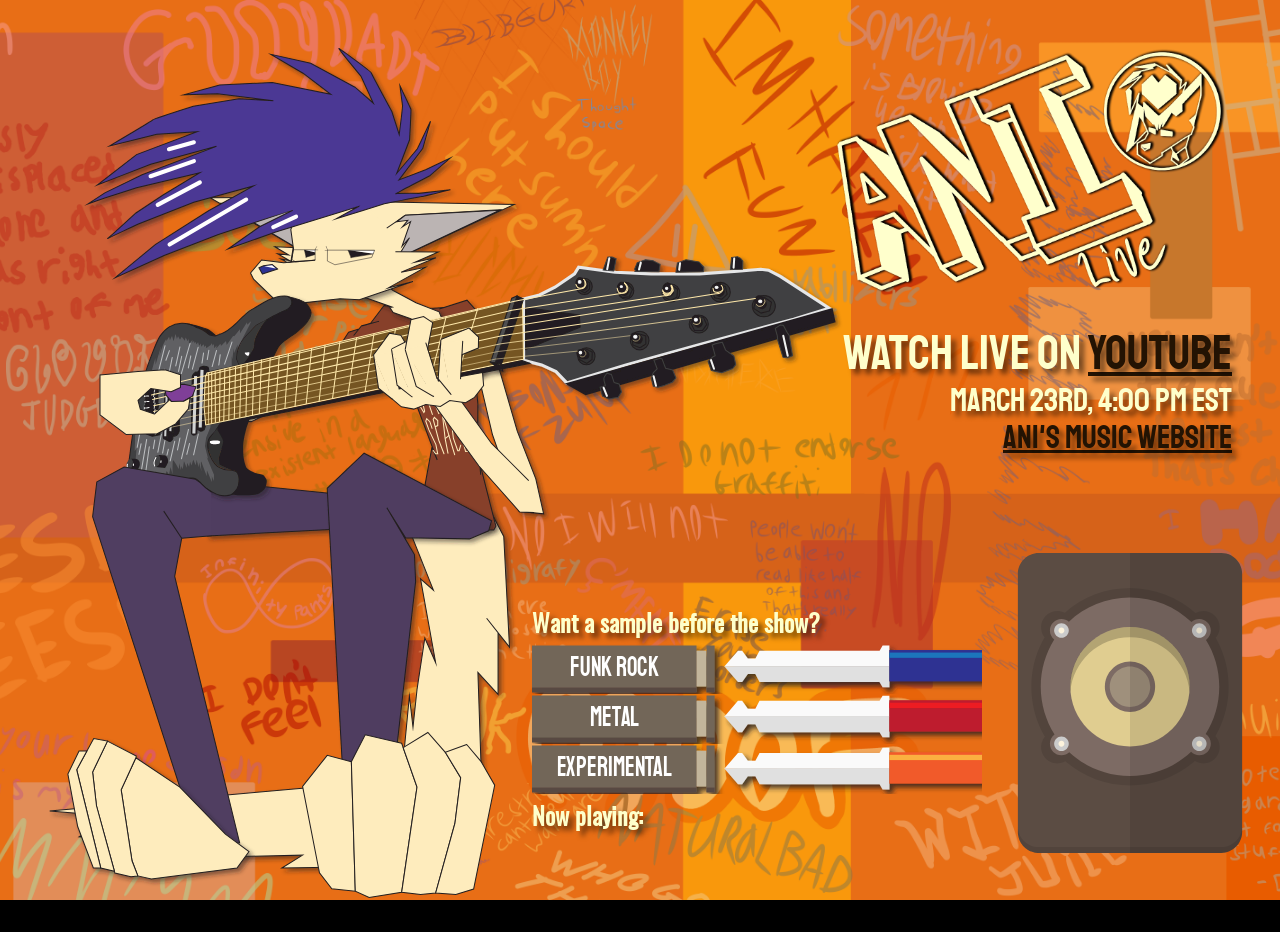
==== index.html @ e5f6bd1b "Adding all the files" ====
<!DOCTYPE html>
<html lang="en">
<head>
    <meta charset="UTF-8">
    <meta http-equiv="X-UA-Compatible" content="IE=edge">
    <meta name="viewport" content="width=device-width, initial-scale=1.0">
    <link rel="stylesheet" href="css/normalize.css">
    <link rel="stylesheet" href="css/stylesheet.css">
    <link rel="icon" href="PNG/kthuporange.png">
    <title>Ani Live</title>
</head>
<body>
    <audio loop id="FunkPlayer" preload="auto" src="audio/ForgetIt.mp3">
        The browser does not support audio.
    </audio>
    <audio loop id="MetalPlayer" preload="auto" src="audio/BurningSkies.mp3">
        The browser does not support audio.
    </audio>
    <audio loop id="ExpPlayer" preload="auto" src="audio/Refusal.mp3">
        The browser does not support audio.
    </audio>
    <audio id="plugInSFX" preload="auto" src="audio/plugInSound.mp3">
        The browser does not support audio.
    </audio>
    <audio id="unplugSFX" preload="auto" src="audio/unplugSound.mp3">
        The browser does not support audio.
    </audio>
<div class="bodyContainer">
<div class="aniDiv">
    <object id="Ani" data="SVG/GuitarAni.svg" type="image/svg+xml" width="100" height="100">
        <img src="PNG/GuitarAni.png" width="100" height="100" alt="Play Funk Rock Sample">
    </object>
</div>
<div class="logoAndText">
    <div class="logoImageContainer">
        <img src="PNG/Logo.png" class="logoImage" alt="Ani Live">
    </div>
    <div class="songLinks">
            <h1 class="topText">
                Watch Live on <a href="https://youtu.be/q59-m2Udh7Q" target="_blank">Youtube</a>
            </h1>
            <h2>March 23rd, 4:00 PM EST</h2>
        <h2 class="topText"><a href="https://pauldigerolamo.com/Tunezone/" target="_blank">Ani's Music Website</a></h2>
    </div>  
    </div>
<div class="musicControls">
    <div class="textCorrection">
    <h3 class="controlText">Want a sample before the show?</h3>
        <div class="plugBox">
                <object class="plugClass" id="FunkRockImage" data="SVG/FunkRockButton.svg" type="image/svg+xml" width="450" height="50">
                    <img src="PNG/FunkRockButton.png" width="450" height="70" alt="Play Funk Rock Sample">
                </object>
            <object class="plugClass" id="MetalImage" data="SVG/MetalButton.svg" type="image/svg+xml" width="450" height="50">
                <img src="PNG/FunkRockButton.png" width="450" height="70" alt="Play Funk Rock Sample">
            </object>
            <object class="plugClass" id="ExperimentalImage" data="SVG/ExperimentalButton.svg" type="image/svg+xml" width="450" height="50">
                <img src="PNG/FunkRockButton.png" width="450" height="70" alt="Play Funk Rock Sample">
            </object>
        </div>
    <h3 class="controlTextOutput">Now playing:</h3>
</div>
<object id="Amp" data="SVG/amp.svg" type="image/svg+xml" width="300" height="300">
    <!-- Fall Back PNG -->
    <img src="PNG/amp.png" width="300" height="300" alt="Amp">
</object>
</div>
</div>
<script src="scripts/app.js"></script>
</body>
</html>
---- css/stylesheet.css ----
body{
    background-image: url("../PNG/scubbybackground.png");
    margin: 0 auto;
    background-attachment: fixed;
    background-color: black;
    background-position: center;
    background-repeat: no-repeat;
    background-size: cover;
    position: static;
    display: flex;
    height: 100%;
    justify-content: center;
    align-content: center;
    overflow-x: hidden;
}
.bodyContainer{
    margin: 0 auto;
    width: 1280px;
    height: 900px;
    padding: 1rem;
}
@font-face {
    font-family: 'staatliches';
    src: url('../fonts/staatliches-regular-webfont.woff2') format('woff2'),
         url('../fonts/staatliches-regular-webfont.woff2') format('woff');
    font-weight: normal;
    font-style: normal;
}
@font-face {
    font-family: 'oswald';
    src: url('../fonts/oswald-variablefont_wght-webfont.woff2') format('woff2'),
         url('../fonts/oswald-variablefont_wght-webfont.woff') format('woff');
    font-weight: normal;
    font-style: normal;

}
@font-face {
    font-family: 'Inika';
    src: url('../fonts/inika-regular-webfont.woff2') format('woff2'),
        url('../fonts/inika-regular-webfont.woff') format('woff');
    font-weight: normal;
    font-style: normal;
}
h1{
    font-family: 'staatliches', Arial, Helvetica, sans-serif; 
    color: rgb(254,255,203);
    font-size: 3rem;
    text-align: center;
    text-shadow: 5px 5px 5px rgba(0, 0, 0, .5);
    margin: 0;
    font-weight: 100;
}
h2{
    font-family: 'staatliches', Arial, Helvetica, sans-serif; 
    color: rgb(254,255,203);
    font-size: 2rem;
    text-align: center;
    text-shadow: 5px 5px 5px rgba(0, 0, 0, .5);
    margin: 0;
    font-weight: 100;
}
h3{
    font-family: 'oswald', Arial, Helvetica, sans-serif; 
    color: rgb(254,255,203);
    font-size: 1.5rem;
    text-shadow: 5px 5px 5px rgba(0, 0, 0, .5);
    margin: .5rem 0;
    text-align: left;
    width: 100%;
}
a{
    color: black;
}
p{
    font-family: 'oswald', Arial, Helvetica, sans-serif; 
    
}

section{
    align-items: center;
    display: flex;
    flex-direction: column;
    margin: 0 auto;
}
.svgContainer{
    display: flex;
    flex-wrap: wrap;
    justify-content: center;
    justify-self: center;
}

@keyframes musicPulse {
    0%{
        transform: scale(1.0, 1.0);
    }
    2%{
        transform: scale(1.2, 1.2);
    }
    5%{
        transform: scale(1.0, 1.0);
    }
    9%{
        transform: scale(1.13, 1.13);
    }
    15%{
        transform: scale(1.1, 1.1);
    }

    50%{
        transform: scale(1.0, 1.0);
    }
}
#speakerBump{
    transform-origin: 50% 45%;
    transition: all .1s ease-out;
}
.funkBump{
    animation: musicPulse .7083s .7083s infinite;
    transition: all .1s ease-out;
}
.metalBump{
    animation: musicPulse .48s .48s infinite;
    transition: all .1s ease-out;
}
.expBump{
    animation: musicPulse .43s .4289s infinite;
    transition: all .1s ease-out;
}

#largeEye{
    transition: all 1s ease-out;

}

#smallEye{
    transition: all 1s ease-out;
    }

.logoImageContainer{
    display: flex;
    justify-content: flex-end;
    width: 100%;
}
.logoImage{
    width: 25rem;
    padding: 2rem;
}
a{
    color: rgb(35, 19, 3);
    text-decoration: underline;
}
.plugBox{
    flex-direction: column;
    display: flex;
    /*border: solid 5px black;*/
}
.musicControls{
    display: flex;
    justify-content: flex-end;
    position: relative;
    top: 5rem;
    width: 100%;
    text-align: right;
    margin: 1rem;
    /*border: solid 5px black;*/
}
.textCorrection{
    width: 25rem;
    padding: 3rem;
}
.controlText{
    text-align: left;
}
#Ani{
    top: 3rem;
    position: absolute;
    width: 850px;
    height: 850px;
}
#smallEye{
    transition: all .1s ease-out;
    transform-origin: 33% 24.5%;
}
#largeEye{
    transition: all .1s ease-out;
    transform-origin: 40% 24.5%;
}
.songLinks{
    display: flex;
    flex-direction: column;
    align-items: flex-end;
    text-align: right;
    margin: 0 2rem;
    z-index: 100;
}
#FunkRockImage{
    cursor: pointer;
    transition: all .3s ease-out;
}
#FunkRockPlug{
    transition: all .2s ease-out;
}
#MetalPlug{
    transition: all .2s ease-out;
}
#ExperimentalPlug{
    transition: all .2s ease-out;
}
#FunkRockSocket{
    z-index: 10;
    cursor: pointer;
}
#MetalSocket{
    z-index: 10;
    cursor: pointer;
}
#ExperimentalSocket{
    z-index: 10;
    cursor: pointer;
}
.plugHover{
    cursor: pointer;
    transform: translate(1rem, 0);
    transition: all .3s ease-out;
}
.pluggedIn{
    transform: translate(-7rem, 0);
    transition: all .3s ease-out;
    
}
#FunkPlugDiv{
    z-index: 15;
}
@media screen and (max-width: 1279px){
    body{
        width: 768px;
        height: 90%;
        padding: 1rem;
        overflow-y: visible;
    }
    .bodyContainer{
    margin: 0 auto;
    width: 768px;
    height: 1024px;
    padding: 1rem;
    }
    #Ani{
        top: 15rem;
       width: 700px;
       height: 700px;
    }
    .logoImage{
        width: 20rem;
        padding: 0rem;
    }
    .logoImageContainer{
        display: flex;
        justify-content: flex-start;
        width: 10%;
    }
    .musicControls{
        position: relative;
        top: -16rem;
        left: 48rem;
        width: 10rem;
        padding: 2rem;
        align-items: flex-end;
    }
    .songLinks{
        position: relative;
        top: -10rem;
        right: 4rem;
        width: 100%;
        display: flex;
        align-items: flex-end;
        justify-content: flex-start;
        z-index: 100;
    }
    #Amp{
        position: relative;
        right: 17rem;
        top: 31rem;
    }
    h1{
        font-size: 2rem;
    }
    h2{
        font-size: 1.5rem;
    }
    .controlText{
        text-align: right;
        font-size: 1.3rem;
    }
    .controlTextOutput{
        text-align: right;
        font-size: 1.3rem;
    }
    .plugClass{
        width: 20rem;
        height: 2.5rem;
    }

}

/*Play animations*/
/*Idle*/

@keyframes idleRock{
    0%{
        transform: rotate(0deg);
    }50%{
        transform: rotate(-1deg);
    }100%{
        transform: rotate(0deg);
    }
}
@keyframes headCounter{
    0%{
        transform: rotate(0deg);
    }50%{
        transform: rotate(1deg);
    }100%{
        transform: rotate(0deg);
    }
}
@keyframes guitarIdle {
    0%{
        transform: rotate(0deg);
    }50%{
        transform: rotate(.5deg);
    }100%{
        transform: rotate(0deg);
    }
}
@keyframes hairBobble {
    0%{
        transform: rotate(0deg);
    }25%{
        transform: rotate(.5deg);
    }50%{
        transform: rotate(0deg);
    }75%{
        transform: rotate(-.5deg);
    }100%{
        transform: rotate(0deg);
    }
}


/*Active*/

@keyframes headbangBody{
    0%{
        transform: rotate(0deg);
    }10%{
        transform: rotate(-.05deg);
    }
    20%{
        transform: rotate(-.15deg);
    }
    30%{
        transform: rotate(-.5deg);
    }
    40%{
        transform: rotate(-1deg);
    }50%{
        transform: rotate(-.6deg);
    }
    60%{
        transform: rotate(-.4deg);
    }
    70%{
        transform: rotate(-.2deg);
    }80%{
        transform: rotate(-.1deg);
    }90%{
        transform: rotate(-.05deg);
    }100%{
        transform: rotate(-.02deg);
    }
}

@keyframes headbangHead{
    0%{
        transform: rotate(0deg)
        translateY(0rem)
        translateX(0rem);
    }10%{
        transform: rotate(-.2deg)
        translateY(.1rem)
        translateX(-.05rem);
    }
    20%{
        transform: rotate(-.7deg)
        translateY(.3rem)
        translateX(-.15rem);
    }
    30%{
        transform: rotate(-2deg)
        translateY(.8rem)
        translateX(-.3rem);
    }
    40%{
        transform: rotate(-4deg)
        translateY(1.2rem)
        translateX(-.5rem);
    }50%{
        transform: rotate(-6deg)
        translateY(1.7rem)
        translateX(-.7rem);
    }
    60%{
        transform: rotate(-6.5deg)
        translateY(1.5rem)
        translateX(-.8rem);
    }
    70%{
        transform: rotate(-4deg)
        translateY(.9rem)
        translateX(-.7rem);
    }80%{
        transform: rotate(-2deg)
        translateY(.5rem)
        translateX(-.4rem);
    }90%{
        transform: rotate(-1deg)
        translateY(.2rem)
        translateX(-.2rem);
    }100%{
        transform: rotate(-.3deg)
        translateY(.01rem)
        translateX(-.01rem);
    }
}

@keyframes headbangHair{
    0%{
        transform: rotate(0deg);
    }10%{
        transform: rotate(.5deg);
    }
    20%{
        transform: rotate(2deg);
    }
    30%{
        transform: rotate(4deg);
    }
    40%{
        transform: rotate(6deg);
    }50%{
        transform: rotate(4deg);
    }
    60%{
        transform: rotate(2deg);
    }
    70%{
        transform: rotate(0deg);
    }80%{
        transform: rotate(-2deg);
    }90%{
        transform: rotate(-1deg);
    }100%{
        transform: rotate(-.1deg);
    }
}

@keyframes headbangExposedEar{
    0%{
        transform: rotate(0deg);
    }10%{
        transform: rotate(-1deg);
    }
    20%{
        transform: rotate(-2deg);
    }
    30%{
        transform: rotate(-5deg);
    }
    40%{
        transform: rotate(-6deg);
    }50%{
        transform: rotate(-3deg);
    }
    60%{
        transform: rotate(0deg);
    }
    70%{
        transform: rotate(2deg);
    }80%{
        transform: rotate(4deg);
    }90%{
        transform: rotate(2.5deg);
    }100%{
        transform: rotate(0deg);
    }
}

@keyframes headbangCoveredEar{
    0%{
        transform: rotate(0deg);
    }10%{
        transform: rotate(.6deg);
    }
    20%{
        transform: rotate(1.5deg);
    }
    30%{
        transform: rotate(2.3deg);
    }
    40%{
        transform: rotate(4deg);
    }50%{
        transform: rotate(2deg);
    }
    60%{
        transform: rotate(0deg);
    }
    70%{
        transform: rotate(-1deg);
    }80%{
        transform: rotate(-3.5deg);
    }90%{
        transform: rotate(-1.5deg);
    }100%{
        transform: rotate(0deg);
    }
}

@keyframes largeBlink{
    0%{
        transform: scale(1, 1);
    }90%{
        transform: scale(1, 1);
    }90.5%{
        transform: scale(5, .1);
    }91%{
        transform: scale(1, 1);
    }100%{
        transform: scale(1, 1);
    }
}
@keyframes smallBlink{
    0%{
        transform: scale(1, 1);
    }90%{
        transform: scale(1, 1);
    }90.5%{
        transform: scale(5, .1);
    }91%{
        transform: scale(1, 1);
    }100%{
        transform: scale(1, 1);
    }
}


#Ani #Body{
    
    transform-origin: 60% 60%;
}
#Ani #Head{

    transform-origin: 30% 30%;
}
#Guitar{

    transform-origin: 0 70%;
}
#Hair{

    transform-origin: 40% 0%;
}

/*Idle Animations*/
.bodyIdle{
    animation: idleRock 3.5s ease-in-out infinite;
}
.headIdle{
    animation: headCounter 3.5s ease-in-out infinite;
}
.guitarIdle{
    animation: guitarIdle 3.5s ease-in-out infinite;
}
.hairIdle{
    animation: hairBobble 3.5s linear infinite;
}
.largeEyeBlink{
    animation: largeBlink 8s linear infinite;
}
.smallEyeBlink{
    animation: smallBlink 8s linear infinite;
}



/*Funk Animations*/
.aniBodyFunk{
    animation: headbangBody .7083s linear infinite;
    transform-origin: 60% 60%;
}
.aniHeadFunk{
    animation: headbangHead .7083s linear infinite;
    transform-origin: 30% 30%;
}
.guitarFunk{
    animation: guitarIdle .7083s ease-in-out infinite;
    transform-origin: 0 70%;
}
.hairFunk{
    animation: headbangHair .7083s linear infinite;
    transform-origin: 40% 0%;
}

.exposedEarFunk{
    animation: headbangExposedEar .7083s linear infinite;
    transform-origin: 40% 15%;
}
.coveredEarFunk{
    animation: headbangCoveredEar .7083s linear infinite;
    transform-origin: 40% 15%;
}




/*Metal Animations*/
.aniBodyMetal{
    animation: headbangBody .48s linear infinite;
    transform-origin: 60% 60%;
}
.aniHeadMetal{
    animation: headbangHead .48s linear infinite;
    transform-origin: 30% 30%;
}
.guitarMetal{
    animation: guitarIdle .48s ease-in-out infinite;
    transform-origin: 0 70%;
}
.hairMetal{
    animation: headbangHair .48s linear infinite;
    transform-origin: 40% 0%;
}

.exposedEarMetal{
    animation: headbangExposedEar .48s linear infinite;
    transform-origin: 40% 15%;
}
.coveredEarMetal{
    animation: headbangCoveredEar .48s linear infinite;
    transform-origin: 40% 15%;
}



/*Exp Animations*/
.aniBodyExp{
    animation: headbangBody .43s linear infinite;
    transform-origin: 60% 60%;
}
.aniHeadExp{
    animation: headbangHead .43s linear infinite;
    transform-origin: 30% 30%;
}
.guitarExp{
    animation: guitarIdle .43s ease-in-out infinite;
    transform-origin: 0 70%;
}
.hairExp{
    animation: headbangHair .43s linear infinite;
    transform-origin: 40% 0%;
}

.exposedEarExp{
    animation: headbangExposedEar .43s linear infinite;
    transform-origin: 40% 15%;
}
.coveredEarExp{
    animation: headbangCoveredEar .43s linear infinite;
    transform-origin: 40% 15%;
}



/*Eye animations*/
.largeEyeClose{
    transition: all 1s ease-out;
    transform: scale(5, .1);
}
.smallEyeClose{
    transform: scale(5, .1);
    transition: all 1s ease-out;
}
.smallEyeLook{
    transform: translate(-.5rem, .7rem)
    scale(.5, 2);
    transition: all .1s ease-out;
    transform-origin: 33% 24.5%;
}
.largeEyeLook{
    transform: translate(-1.3rem, .7rem)
    scale(.5, 2);
    transition: all .1s ease-out;
    transform-origin: 40% 24.5%;
}

@media screen and (max-width: 767px){
    .logoAndText{
        display: flex;
        align-items: center;
    }
    .aniDiv{
        position: absolute;
        width: 90%;
        height: 100%;
        display: flex;
        justify-content: flex-start;
        align-items: flex-start;
    }
    #Ani{
        display: flex;
        justify-content: center;
        align-items: center;
        justify-self: center;
        width: 90%;
        top: 24rem;
       left: 0rem;
  
       margin: 0 auto;
    }
    .logoImageContainer{
        width: 100%;
        padding: 0rem;
        display: flex;
        justify-content: center;
    }
    body{
        width: 95%;
        padding: 0;
    }
    .bodyContainer{
        margin: 0;
        width: 100%;
        padding: 1rem;
        }
        .controlText{
            text-align: center;
            font-size: 1.5rem;
        }
        .controlTextOutput{
            text-align: center;
            font-size: 1.5rem;
        }
        .textCorrection{
            width: 100%;
            display: flex;
            flex-direction: column;
            justify-content: center;
            padding: 0;
            margin: 0 auto;
        }
        .plugBox{
            display: flex;
            flex-direction: column;
            align-items: center;
        }
        .musicControls{
            flex-direction: column;
            position: relative;
            top: 0rem;
            left: 0rem;
            width: 95%;
            padding: 1rem;
            margin: 0;
            align-items: flex-end;
        }
        .songLinks{
            position: relative;
            top: 0;
            margin: 0;
            right: 0rem;
            width: 100%;
            display: flex;
            align-items: center;
            justify-content: flex-start;
            z-index: 100;
        }
        #Amp{
            position: relative;
                right: 0rem;
                top: 20rem;
                width: 40%;
        }
    }
    @media screen and (max-width: 650px){
        #Ani{
            top: 27rem;
        }
        #Amp{
            top: 14rem;
        }
        .logoAndText{
            display: block;
        }
    }
    @media screen and (max-width: 550px){
        #Ani{
            top: 25rem;
        }
        #Amp{
            top: 12rem;
        }
    }
    @media screen and (max-width: 500px){
        #Ani{
            top: 23rem;
        }
        #Amp{
            top: 10rem;
        }
    }
    @media screen and (max-width: 400px){
        #Ani{
            top: 21rem;
        }
        #Amp{
            top: 6rem;
        }
    }
    @media screen and (max-width: 350px){
        #Ani{
            top: 18rem;
        }
        #Amp{
            top: 4rem;
        }
        .musicControls{
            padding: .8rem;
        }
        .controlText{
            text-align: center;
            font-size: 1.2rem;
        }
        .controlTextOutput{
            text-align: center;
            font-size: 1.2rem;
        }
    }
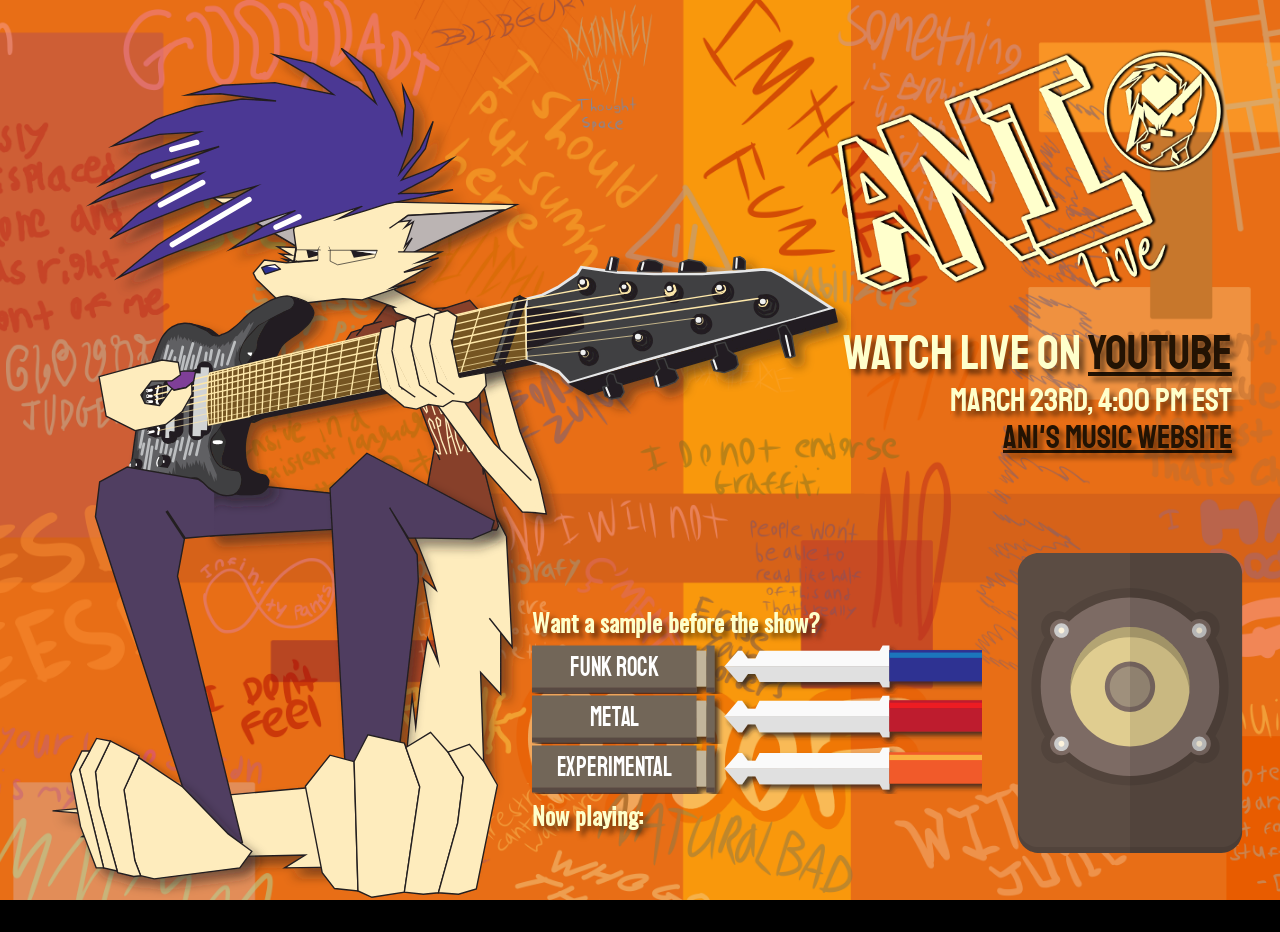
==== commit 84169753: "Hands fix" ====
--- a/index.html
+++ b/index.html
@@ -27,8 +27,8 @@
     </audio>
 <div class="bodyContainer">
 <div class="aniDiv">
-    <object id="Ani" data="SVG/GuitarAni.svg" type="image/svg+xml" width="100" height="100">
-        <img src="PNG/GuitarAni.png" width="100" height="100" alt="Play Funk Rock Sample">
+    <object id="Ani" data="SVG/smallAni.svg" type="image/svg+xml" width="100" height="100">
+        <img src="PNG/smallAni.png" width="100" height="100" alt="Play Funk Rock Sample">
     </object>
 </div>
 <div class="logoAndText">
--- a/css/stylesheet.css
+++ b/css/stylesheet.css
@@ -12,7 +12,7 @@
     justify-content: center;
     align-content: center;
     overflow-x: hidden;
-}
+} 
 .bodyContainer{
     margin: 0 auto;
     width: 1280px;
@@ -387,51 +387,52 @@
         translateX(0rem);
     }10%{
         transform: rotate(-.2deg)
-        translateY(.1rem)
-        translateX(-.05rem);
+        translateY(.05rem)
+        translateX(-.025rem);
     }
     20%{
         transform: rotate(-.7deg)
-        translateY(.3rem)
-        translateX(-.15rem);
+        translateY(.15rem)
+        translateX(-.075rem);
     }
     30%{
         transform: rotate(-2deg)
-        translateY(.8rem)
-        translateX(-.3rem);
+        translateY(.4rem)
+        translateX(-.15rem);
     }
     40%{
         transform: rotate(-4deg)
-        translateY(1.2rem)
-        translateX(-.5rem);
+        translateY(.6rem)
+        translateX(-.25rem);
     }50%{
         transform: rotate(-6deg)
-        translateY(1.7rem)
-        translateX(-.7rem);
+        translateY(.85rem)
+        translateX(-.35rem);
     }
     60%{
         transform: rotate(-6.5deg)
-        translateY(1.5rem)
-        translateX(-.8rem);
+        translateY(.75rem)
+        translateX(-.4rem);
     }
     70%{
         transform: rotate(-4deg)
-        translateY(.9rem)
-        translateX(-.7rem);
+        translateY(.45rem)
+        translateX(-.35rem);
     }80%{
         transform: rotate(-2deg)
-        translateY(.5rem)
-        translateX(-.4rem);
+        translateY(.25rem)
+        translateX(-.2rem);
     }90%{
         transform: rotate(-1deg)
-        translateY(.2rem)
-        translateX(-.2rem);
+        translateY(.1rem)
+        translateX(-.1rem);
     }100%{
         transform: rotate(-.3deg)
         translateY(.01rem)
         translateX(-.01rem);
     }
 }
+
 
 @keyframes headbangHair{
     0%{
@@ -683,7 +684,7 @@
 
 /*Eye animations*/
 .largeEyeClose{
-    transition: all 1s ease-out;
+    transition: all .3s ease-out;
     transform: scale(5, .1);
 }
 .smallEyeClose{
@@ -691,16 +692,32 @@
     transition: all 1s ease-out;
 }
 .smallEyeLook{
-    transform: translate(-.5rem, .7rem)
+    transform: translate(-.15rem, .28rem)
     scale(.5, 2);
     transition: all .1s ease-out;
     transform-origin: 33% 24.5%;
 }
 .largeEyeLook{
-    transform: translate(-1.3rem, .7rem)
+    transform: translate(-.5rem, .28rem)
     scale(.5, 2);
     transition: all .1s ease-out;
     transform-origin: 40% 24.5%;
+}
+
+/*Playing animations*/
+
+@keyframes strumAlt{
+    0%{
+        transform: rotate(0deg);
+    }50%{
+        transform: rotate(50deg);
+    }100%{
+        transform: rotate(0deg);
+    }
+}
+#strumHand{
+    animation: strumAlt .5s cubic-bezier(.1,1.1,.49,.95) infinite;
+    transform-origin: 10% 40%;
 }
 
 @media screen and (max-width: 767px){
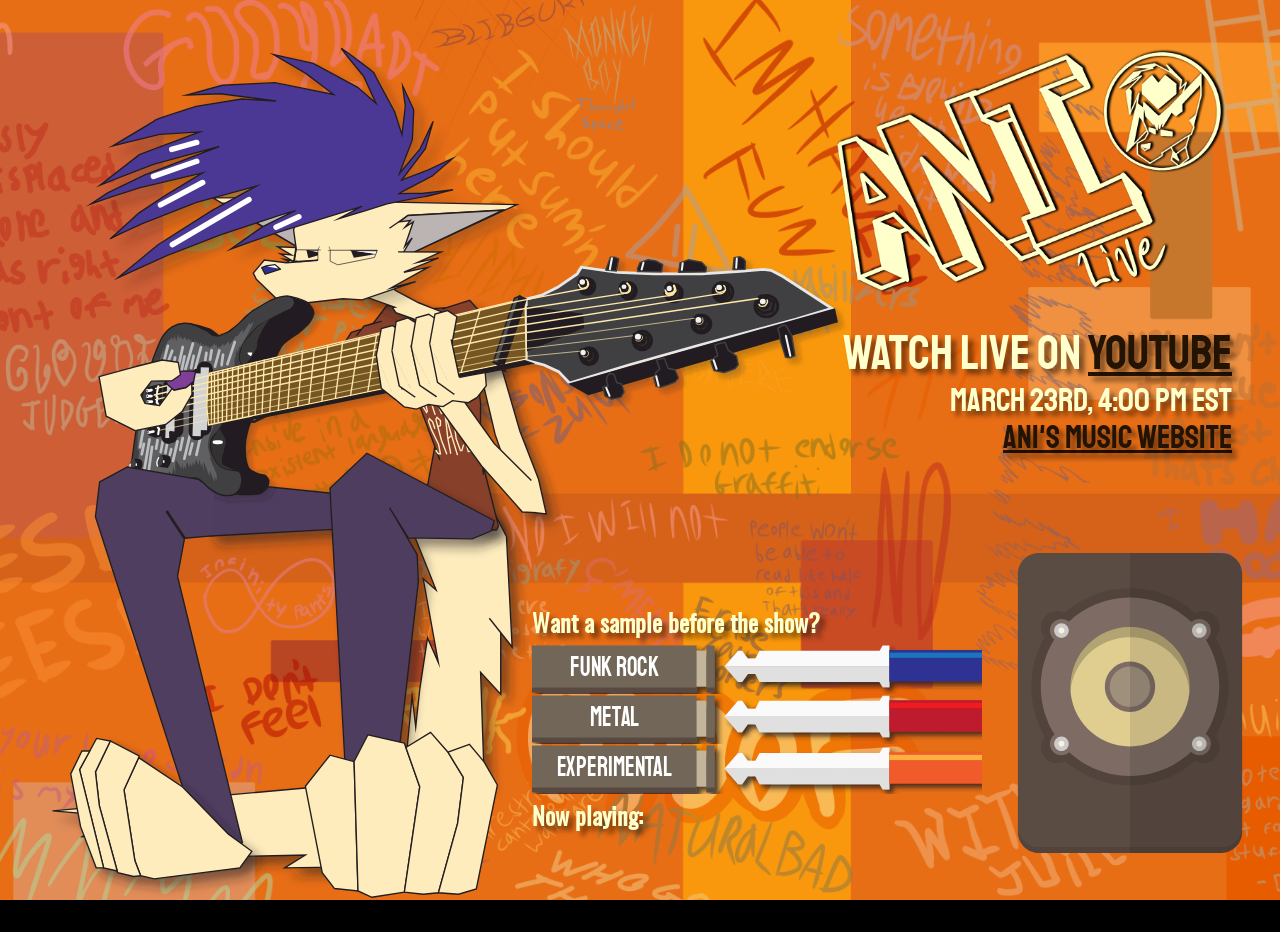
==== commit c5b563ef: "link hoverstates and beginning strum animaton" ====
--- a/index.html
+++ b/index.html
@@ -37,10 +37,10 @@
     </div>
     <div class="songLinks">
             <h1 class="topText">
-                Watch Live on <a href="https://youtu.be/q59-m2Udh7Q" target="_blank">Youtube</a>
+                Watch Live on <a class="linkText" href="https://youtu.be/q59-m2Udh7Q" target="_blank">Youtube</a>
             </h1>
             <h2>March 23rd, 4:00 PM EST</h2>
-        <h2 class="topText"><a href="https://pauldigerolamo.com/Tunezone/" target="_blank">Ani's Music Website</a></h2>
+        <h2 class="topText"><a class="linkText" href="https://pauldigerolamo.com/Tunezone/" target="_blank">Ani's Music Website</a></h2>
     </div>  
     </div>
 <div class="musicControls">
--- a/css/stylesheet.css
+++ b/css/stylesheet.css
@@ -148,6 +148,11 @@
 a{
     color: rgb(35, 19, 3);
     text-decoration: underline;
+    transition: all .1s ease-in-out;
+}
+.linkText:hover{
+    color: white;
+    transition: all .1s ease-in-out;
 }
 .plugBox{
     flex-direction: column;
@@ -703,23 +708,88 @@
     transition: all .1s ease-out;
     transform-origin: 40% 24.5%;
 }
-
-/*Playing animations*/
-
-@keyframes strumAlt{
-    0%{
-        transform: rotate(0deg);
-    }50%{
-        transform: rotate(50deg);
-    }100%{
-        transform: rotate(0deg);
-    }
-}
 #strumHand{
-    animation: strumAlt .5s cubic-bezier(.1,1.1,.49,.95) infinite;
+    transition: all .1s cubic-bezier(.1,1.1,.49,.95);
     transform-origin: 10% 40%;
 }
 
+@keyframes fretSlide{
+    0%{
+        transform: translate(0, 0);
+    }50%{
+        transform: translate(-.5rem, .1rem);
+    }100%{
+        transform: translate(0, 0);
+    }
+}
+@keyframes fretFore{
+    0%{
+        transform: rotate(0deg);
+    }50%{
+        transform: rotate(-5deg);
+    }100%{
+        transform: rotate(0deg);
+    }
+}
+@keyframes fretArm{
+    0%{
+        transform: rotate(0deg);
+    }50%{
+        transform: rotate(5deg);
+    }100%{
+        transform: rotate(0deg);
+    }
+}
+@keyframes fingerLift{
+    0%{
+        transform: rotate(0deg);
+    }50%{
+        transform: rotate(-10deg);
+    }100%{
+        transform: rotate(0deg);
+    }
+}
+
+@keyframes rotoTest{
+    0%{
+        transform: rotate(0deg);
+    }50%{
+        transform: rotate(180deg);
+    }100%{
+        transform: rotate(360deg);
+    }
+}
+
+
+
+#fretHand{
+    transition: all .1s cubic-bezier(.1,1.1,.49,.95);
+    animation: fretSlide 4s ease-in-out infinite;
+}
+#fretFore{
+    animation: fretFore 4s ease-in-out infinite;
+    transform-origin: 61.5% 53%;
+}
+#fretArm{
+    animation: fretArm 4s ease-in-out infinite;
+    transform-origin: 51% 30%;
+}
+#pointerFinger{
+    animation: fingerLift 2s ease-in-out infinite;
+    transform-origin: 51.5% 40.5%;
+}
+#middleFinger{
+    /* animation: rotoTest 2s linear infinite; */
+    transform-origin: 51.5% 40.5%;
+}
+#ringFinger{
+    /*animation: rotoTest 2s linear infinite;*/
+    transform-origin: 51.5% 40.5%;
+}
+#pinkieFinger{
+    /* animation: rotoTest 2s linear infinite; */
+    transform-origin: 51.5% 40.5%;
+}
 @media screen and (max-width: 767px){
     .logoAndText{
         display: flex;
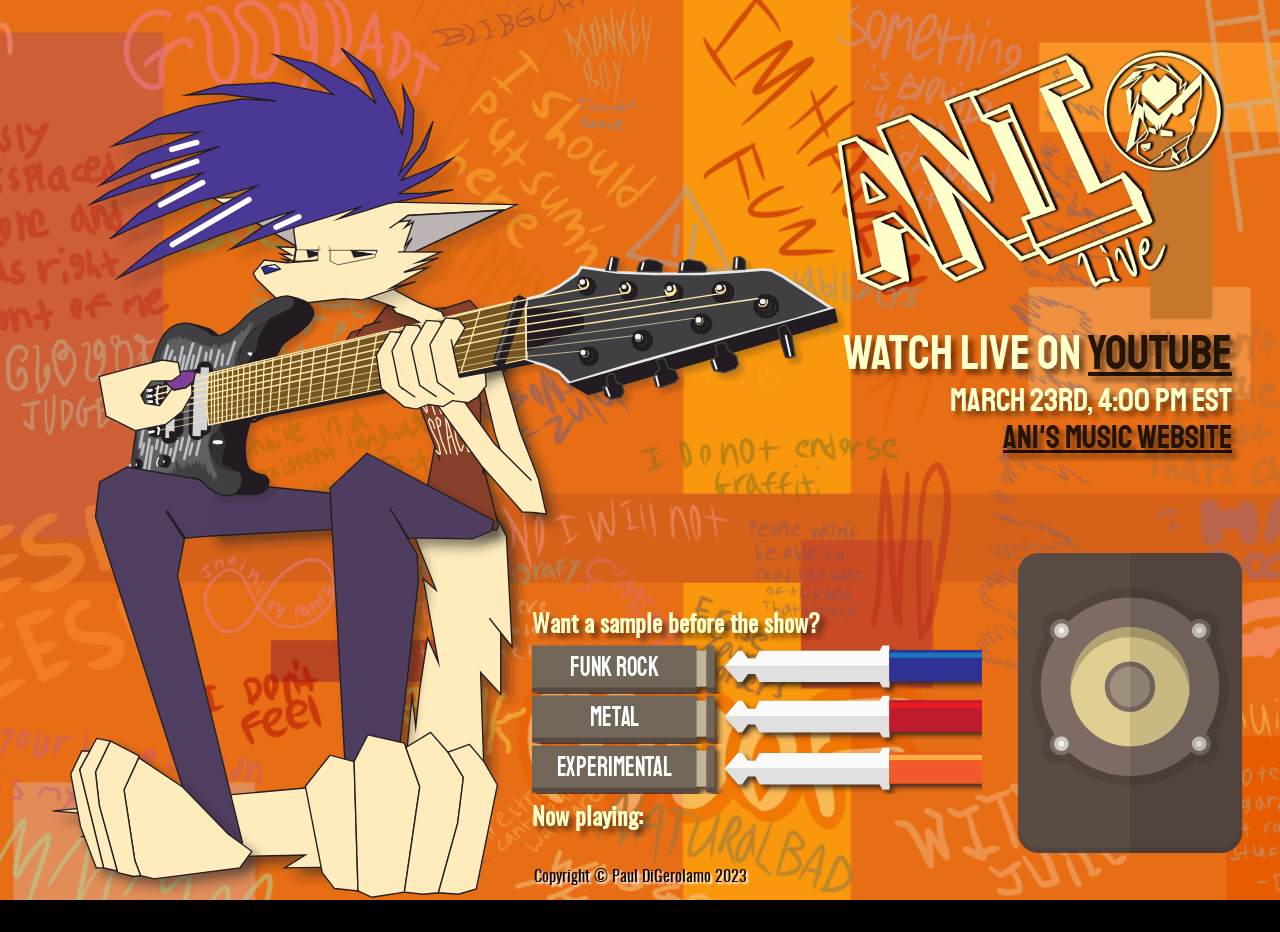
==== commit 17c32d1b: "Copyright and file size adjustments" ====
--- a/index.html
+++ b/index.html
@@ -65,6 +65,9 @@
 </object>
 </div>
 </div>
+<div class="copyright">
+   <p class="copyrightText">Copyright &copy; Paul DiGerolamo 2023</p>
+</div>
 <script src="scripts/app.js"></script>
 </body>
 </html>
--- a/css/stylesheet.css
+++ b/css/stylesheet.css
@@ -115,7 +115,7 @@
     transition: all .1s ease-out;
 }
 .funkBump{
-    animation: musicPulse .7083s .7083s infinite;
+    animation: musicPulse .708s .708s infinite;
     transition: all .1s ease-out;
 }
 .metalBump{
@@ -235,6 +235,18 @@
 }
 #FunkPlugDiv{
     z-index: 15;
+}
+.copyright{
+    position: fixed;
+    display: flex;
+    height: 100vh;
+    justify-content: center;
+    align-items: flex-end;
+    text-shadow: 2px 2px 2px white;
+    z-index: 5
+}
+.plugClass{
+    z-index: 10;
 }
 @media screen and (max-width: 1279px){
     body{
@@ -744,11 +756,22 @@
     0%{
         transform: rotate(0deg);
     }50%{
-        transform: rotate(-10deg);
-    }100%{
-        transform: rotate(0deg);
-    }
-}
+        transform: rotate(-30deg);
+    }100%{
+        transform: rotate(0deg);
+    }
+}
+
+@keyframes tipBend{
+    0%{
+        transform: rotate(0deg);
+    }50%{
+        transform: rotate(30deg);
+    }100%{
+        transform: rotate(0deg);
+    }
+}
+
 
 @keyframes rotoTest{
     0%{
@@ -764,32 +787,73 @@
 
 #fretHand{
     transition: all .1s cubic-bezier(.1,1.1,.49,.95);
-    animation: fretSlide 4s ease-in-out infinite;
+    transition: all .25s ease-out;
+    /* animation: fretSlide 4s ease-in-out infinite; */
 }
 #fretFore{
-    animation: fretFore 4s ease-in-out infinite;
+    /* animation: fretFore 4s ease-in-out infinite; */
     transform-origin: 61.5% 53%;
+    transition: all .25s ease-out;
 }
 #fretArm{
-    animation: fretArm 4s ease-in-out infinite;
+    /* animation: fretArm 4s ease-in-out infinite; */
     transform-origin: 51% 30%;
-}
+    transition: all .25s ease-out;
+}
+
+
 #pointerFinger{
-    animation: fingerLift 2s ease-in-out infinite;
+    /* animation: fingerLift .5s ease-in-out infinite; */
     transform-origin: 51.5% 40.5%;
-}
+    transition: all .1s ease-out;
+}
+#secondSegmentPointer{
+    /* animation: tipBend 2s ease-in-out infinite;  */
+    transform: rotate(20deg);
+    transform-origin: 48.5% 35%;
+    transition: all .05s ease-out;
+}
+
+
 #middleFinger{
-    /* animation: rotoTest 2s linear infinite; */
-    transform-origin: 51.5% 40.5%;
-}
+    /* animation: fingerLift .5s .25s ease-in-out infinite; */
+    transform-origin: 49% 41%;
+    transition: all .1s ease-out;
+}
+#secondSegmentMiddle{
+    /* animation: tipBend 2s linear infinite;  */
+    transform: rotate(20deg);
+    transform-origin: 46.6% 35.3%;
+    transition: all .05s ease-out;
+}
+
+
 #ringFinger{
-    /*animation: rotoTest 2s linear infinite;*/
-    transform-origin: 51.5% 40.5%;
-}
+    /* animation: fingerLift .5s .5s ease-in-out infinite; */
+    transform-origin: 46.5% 41.2%;
+    transition: all .1s ease-out;
+}
+#secondSegmentRing{
+    /* animation: tipBend .2s linear infinite;  */
+    transform: rotate(20deg);
+    transform-origin: 43.8% 35.6%;
+    transition: all .05s ease-out;
+}
+
+
 #pinkieFinger{
-    /* animation: rotoTest 2s linear infinite; */
-    transform-origin: 51.5% 40.5%;
-}
+    /* animation: fingerLift 2s .75s ease-in-out infinite; */
+    transform-origin: 44% 41.5%;
+    transition: all .1s ease-out;
+}
+#secondSegmentPinkie{
+    /* animation: tipBend 2s linear infinite;  */
+    transform: rotate(20deg);
+    transform-origin: 41.9% 36.1%;
+    transition: all .05s ease-out;
+}
+
+
 @media screen and (max-width: 767px){
     .logoAndText{
         display: flex;
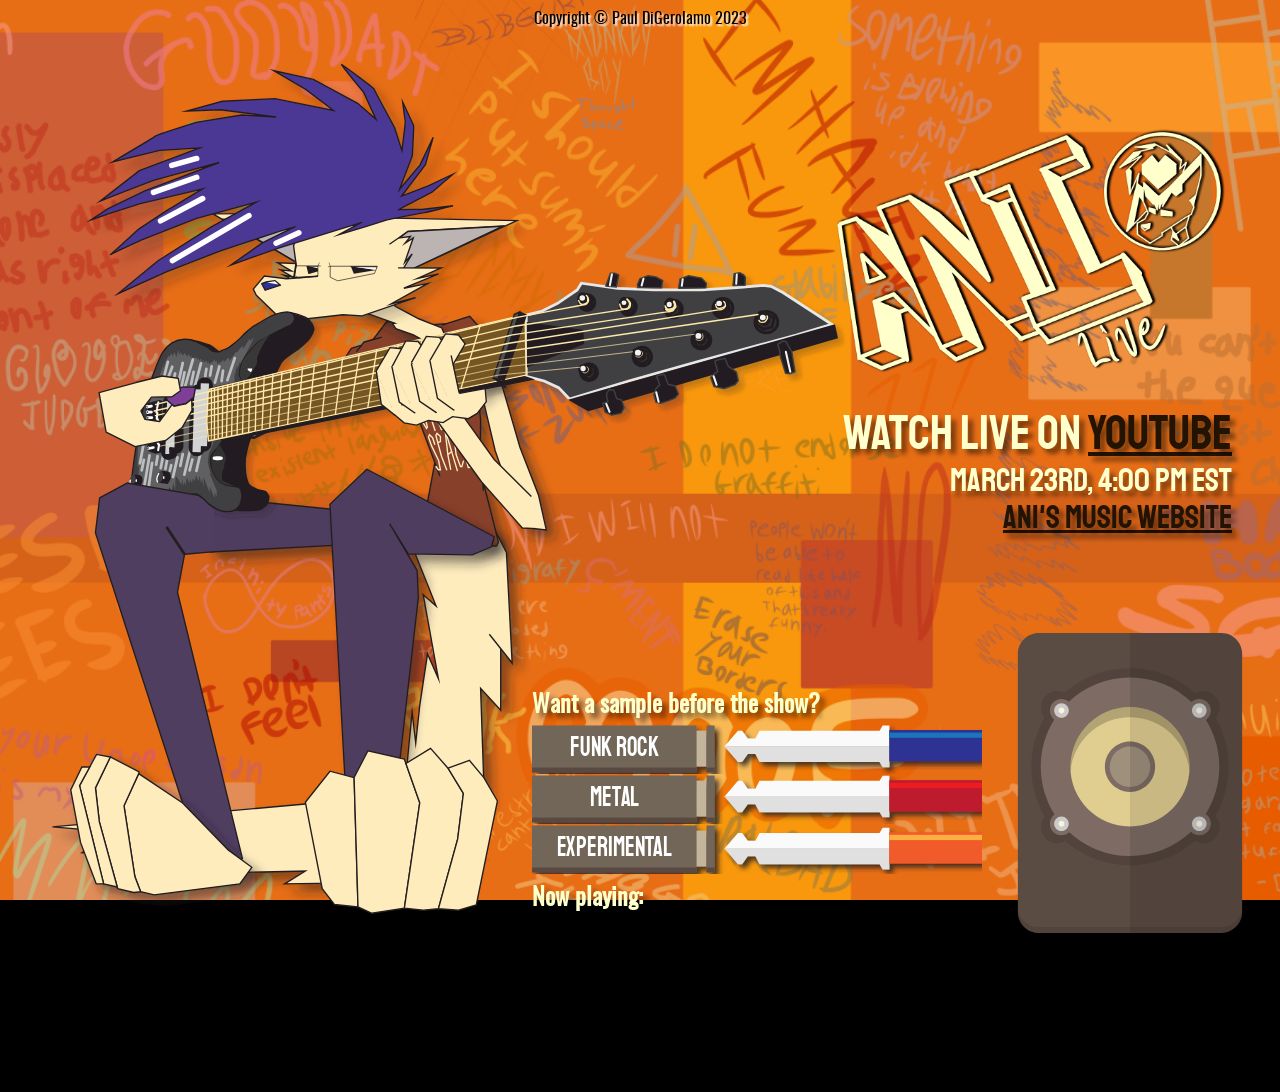
==== commit 0a8ed3ce: "copyright" ====
--- a/index.html
+++ b/index.html
@@ -25,6 +25,9 @@
     <audio id="unplugSFX" preload="auto" src="audio/unplugSound.mp3">
         The browser does not support audio.
     </audio>
+    <div class="copyright">
+        <p class="copyrightText">Copyright &copy; Paul DiGerolamo 2023</p>
+     </div> 
 <div class="bodyContainer">
 <div class="aniDiv">
     <object id="Ani" data="SVG/smallAni.svg" type="image/svg+xml" width="100" height="100">
@@ -65,9 +68,6 @@
 </object>
 </div>
 </div>
-<div class="copyright">
-   <p class="copyrightText">Copyright &copy; Paul DiGerolamo 2023</p>
-</div>
 <script src="scripts/app.js"></script>
 </body>
 </html>
--- a/css/stylesheet.css
+++ b/css/stylesheet.css
@@ -14,7 +14,7 @@
     overflow-x: hidden;
 } 
 .bodyContainer{
-    margin: 0 auto;
+    margin: 5rem auto;
     width: 1280px;
     height: 900px;
     padding: 1rem;
@@ -177,7 +177,7 @@
     text-align: left;
 }
 #Ani{
-    top: 3rem;
+    top: 4rem;
     position: absolute;
     width: 850px;
     height: 850px;
@@ -237,9 +237,9 @@
     z-index: 15;
 }
 .copyright{
-    position: fixed;
+    position: absolute;
+    top: -.5rem;
     display: flex;
-    height: 100vh;
     justify-content: center;
     align-items: flex-end;
     text-shadow: 2px 2px 2px white;
@@ -886,6 +886,7 @@
     }
     body{
         width: 95%;
+        margin: 1rem;
         padding: 0;
     }
     .bodyContainer{
